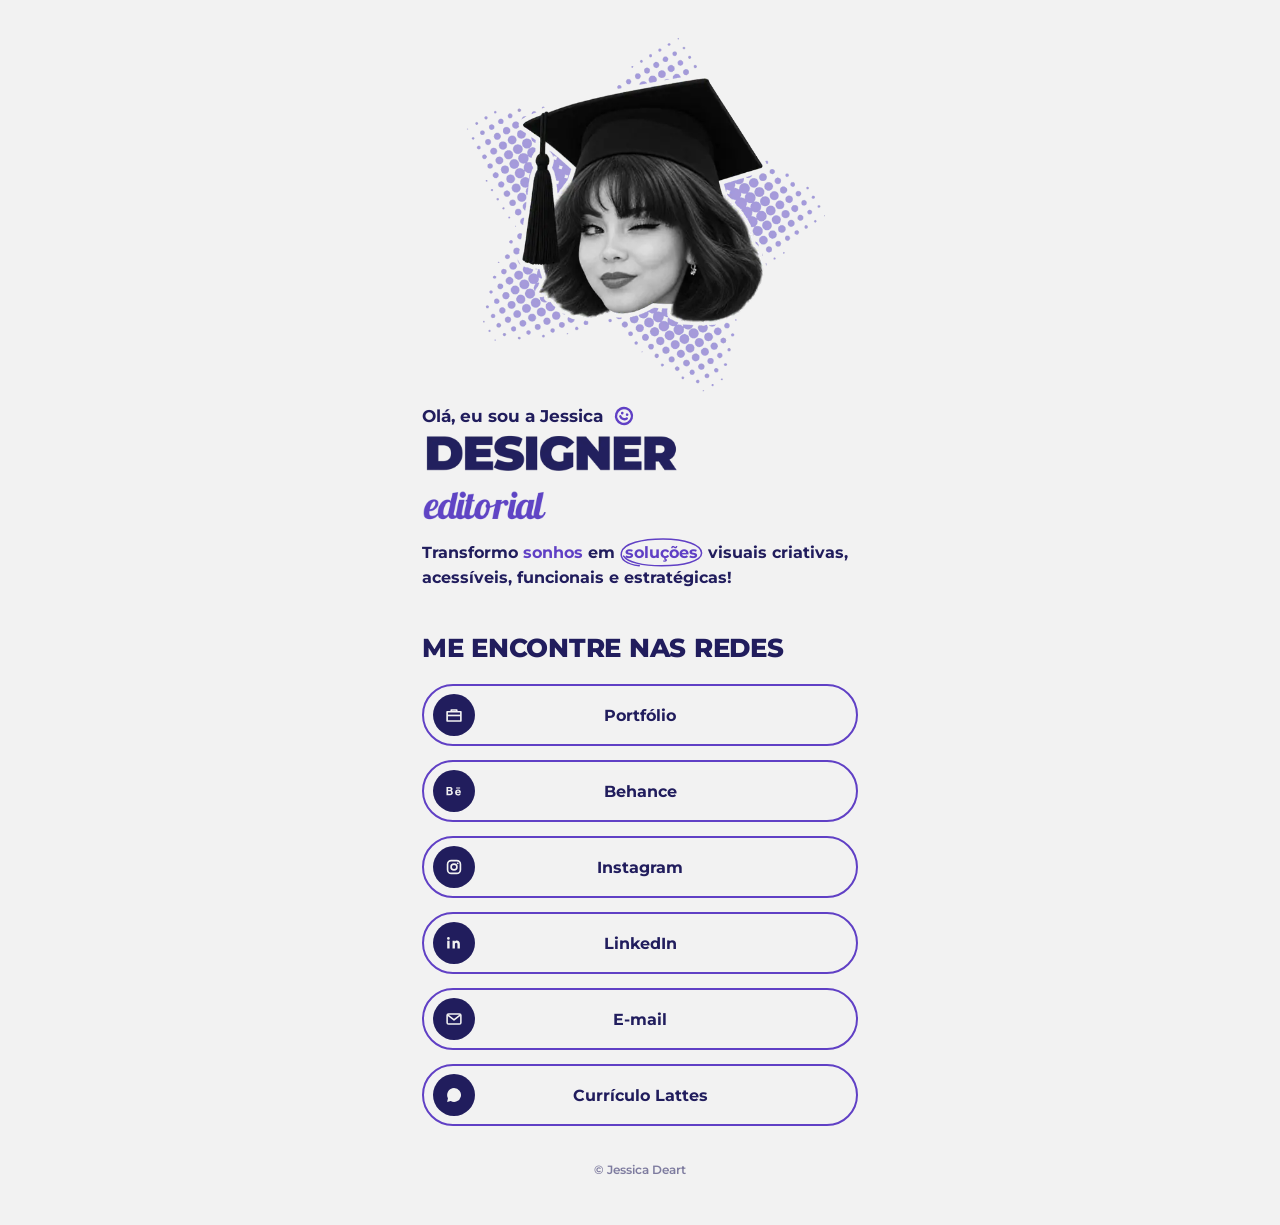
==== links/index.html @ 33013d24 "update: gifs, images, and resume" ====
<!DOCTYPE html>
<html lang="pt-BR">
<head>
  <meta charset="UTF-8">
  <meta name="viewport" content="width=device-width, initial-scale=1.0">
  <title>Jessica Deart — Links</title>
  <meta name="description" content="Jessica Deart, designer. Portfólio, Behance, Instagram, LinkedIn e contato.">
  <meta name="theme-color" content="#F2F2F2">
  <link rel="preconnect" href="https://fonts.googleapis.com">
  <link rel="preconnect" href="https://fonts.gstatic.com" crossorigin>
  <link href="https://fonts.googleapis.com/css2?family=Montserrat:wght@600;700;800;900&display=swap" rel="stylesheet">
  <style>
    :root {
      --roxo: #6040C5;
      --branco: #F2F2F2;
      --marinho: #211D5D;
      --ease: cubic-bezier(.22, 1, .36, 1);
    }
    * { margin: 0; padding: 0; box-sizing: border-box; }
    html { background: var(--branco); }
    body {
      font-family: "Montserrat", "Helvetica Neue", Arial, sans-serif;
      background: var(--branco);
      color: var(--marinho);
      -webkit-font-smoothing: antialiased;
      min-height: 100vh;
      display: flex;
      justify-content: center;
    }
    img { display: block; max-width: 100%; }

    .pagina {
      width: 100%;
      max-width: 480px;
      padding: 32px 22px 48px;
    }

    /* ---------- Topo ---------- */
    .foto {
      width: min(86%, 380px);
      margin: 0 auto;
      animation: surgir 1.1s var(--ease) both;
    }
    .ola {
      display: flex;
      align-items: center;
      gap: 10px;
      font-size: 17px;
      font-weight: 700;
      margin-top: 12px;
      animation: subir .8s var(--ease) .2s both;
    }
    .sorriso { width: 22px; height: 22px; color: var(--roxo); transform: rotate(18deg); }
    .titulo-gif {
      width: min(100%, 360px);
      margin: 6px 0 0 -4px;
      animation: subir .8s var(--ease) .3s both;
    }
    .frase {
      font-size: 16px;
      font-weight: 700;
      line-height: 1.55;
      margin-top: 10px;
      animation: subir .8s var(--ease) .4s both;
    }
    .frase em { font-style: normal; color: var(--roxo); }
    .circulada { position: relative; color: var(--roxo); white-space: nowrap; margin: 0 .3em; }
    .circulada svg {
      position: absolute;
      left: -11%; top: -36%;
      width: 122%; height: 172%;
      stroke-dasharray: 360;
      stroke-dashoffset: 360;
      animation: desenhar 1.2s var(--ease) 1.1s forwards;
      pointer-events: none;
    }

    /* ---------- Redes ---------- */
    .redes { margin-top: 44px; }
    .redes-titulo {
      font-size: clamp(16px, 5.3vw, 26px);
      white-space: nowrap;
      font-weight: 800;
      text-transform: uppercase;
      line-height: 1.08;
      letter-spacing: -.01em;
    }

    .links { list-style: none; display: flex; flex-direction: column; gap: 14px; margin-top: 22px; }
    .links a {
      position: relative;
      display: flex;
      align-items: center;
      justify-content: center;
      min-height: 62px;
      padding: 10px 64px;
      border: 2px solid var(--roxo);
      border-radius: 999px;
      color: var(--marinho);
      text-decoration: none;
      font-size: 16px;
      font-weight: 700;
      text-align: center;
      background: transparent;
      transition: background .3s, color .3s, transform .35s var(--ease), box-shadow .35s var(--ease);
      animation: subir .7s var(--ease) both;
      animation-delay: calc(.6s + var(--i) * .07s);
    }
    .icone {
      position: absolute;
      left: 9px;
      top: 50%;
      transform: translateY(-50%);
      width: 42px; height: 42px;
      border-radius: 50%;
      background: var(--marinho);
      color: var(--branco);
      display: grid;
      place-items: center;
      transition: background .3s, transform .35s var(--ease);
    }
    .icone svg { width: 22px; height: 22px; }
    .links a:hover,
    .links a:focus-visible {
      background: var(--roxo);
      color: #fff;
      transform: translateY(-2px);
      box-shadow: 0 10px 22px -12px rgba(96, 64, 197, .7);
      outline: none;
    }
    .links a:hover .icone,
    .links a:focus-visible .icone { background: #fff; color: var(--roxo); transform: translateY(-50%) rotate(-10deg); }
    .links a:active { transform: scale(.98); }

    .rodape { margin-top: 36px; text-align: center; font-size: 12px; font-weight: 600; opacity: .55; }

    @keyframes subir { from { opacity: 0; transform: translateY(16px); } to { opacity: 1; transform: none; } }
    @keyframes surgir { from { opacity: 0; transform: scale(.88) rotate(-5deg); } to { opacity: 1; transform: none; } }
    @keyframes desenhar { to { stroke-dashoffset: 0; } }

    @media (prefers-reduced-motion: reduce) {
      *, *::before, *::after { animation-duration: .01ms !important; animation-delay: 0s !important; transition-duration: .01ms !important; }
      .circulada svg { stroke-dashoffset: 0; }
    }
  </style>
</head>
<body>
  <main class="pagina">

    <header>
      <img class="foto" src="../imagens/foto.webp" alt="Foto da Jessica de capelo, sobre uma estrela de bolinhas roxas">

      <p class="ola">
        Olá, eu sou a Jessica
        <svg class="sorriso" viewBox="0 0 24 24" aria-hidden="true"><g fill="none" stroke="currentColor" stroke-width="2.6" stroke-linecap="round"><circle cx="12" cy="12" r="8.7"/><path d="M8.3 13.6c1.9 2.4 5.5 2.4 7.4 0"/></g><circle cx="9.2" cy="9.6" r="1.45" fill="currentColor"/><circle cx="14.8" cy="9.6" r="1.45" fill="currentColor"/></svg>
      </p>

      <h1><img class="titulo-gif" src="../imagens/designer-pt.webp" alt="Designer gráfica, editorial, de identidade visual, de interface e de produto"></h1>

      <p class="frase">
        Transformo <em>sonhos</em> em <span class="circulada">soluções<svg viewBox="0 0 120 44" preserveAspectRatio="none" aria-hidden="true"><path d="M30 40C12 38 4 31 6 22 9 10 34 4 62 4c30 0 52 8 52 19 0 11-24 17-54 17C34 40 14 35 9 27" fill="none" stroke="currentColor" stroke-width="2" stroke-linecap="round"/></svg></span> visuais criativas, acessíveis, funcionais e estratégicas!
      </p>
    </header>

    <section class="redes" aria-labelledby="t-redes">
      <h2 class="redes-titulo" id="t-redes">Me encontre nas redes</h2>

      <ul class="links">
        <li><a href="../" style="--i:0">
          <span class="icone"><svg viewBox="0 0 24 24" aria-hidden="true"><g fill="none" stroke="currentColor" stroke-width="1.8" stroke-linejoin="round"><path d="M4.5 8.5h15v10h-15z"/><path d="M9 8.5V6.5h6v2"/><path d="M4.5 12.5h15"/></g></svg></span>
          Portfólio
        </a></li>
        <li><a href="https://www.behance.net/jessiedesouza" target="_blank" rel="noopener" style="--i:1">
          <span class="icone"><svg viewBox="0 0 24 24" aria-hidden="true"><path fill="currentColor" d="M9.3 11.6c.7-.3 1.1-.9 1.1-1.8 0-1.6-1.2-2.3-2.8-2.3H3.8v9h3.9c1.7 0 3.1-.8 3.1-2.6 0-1.1-.5-2-1.5-2.3zM5.6 9h1.7c.6 0 1.2.2 1.2.9s-.4 1-1.1 1H5.6V9zm1.9 6H5.6v-2.6h2c.8 0 1.3.4 1.3 1.3S8.3 15 7.5 15zM14.3 8.2h4.4v1.1h-4.4zM16.5 10.3c-2 0-3.3 1.4-3.3 3.3 0 2 1.2 3.3 3.3 3.3 1.5 0 2.6-.7 3-2.2h-1.6c-.2.5-.7.8-1.4.8-1 0-1.5-.6-1.5-1.5h4.6c.1-2.2-1-3.7-3.1-3.7zm-1.5 2.6c.1-.8.6-1.3 1.4-1.3s1.3.5 1.3 1.3H15z"/></svg></span>
          Behance
        </a></li>
        <li><a href="https://www.instagram.com/jessicadeart/" target="_blank" rel="noopener" style="--i:2">
          <span class="icone"><svg viewBox="0 0 24 24" aria-hidden="true"><g fill="none" stroke="currentColor" stroke-width="1.8"><rect x="5" y="5" width="14" height="14" rx="4"/><circle cx="12" cy="12" r="3.2"/></g><circle cx="16" cy="8" r="1" fill="currentColor"/></svg></span>
          Instagram
        </a></li>
        <li><a href="https://www.linkedin.com/in/jessica-souza-8985801b7/" target="_blank" rel="noopener" style="--i:3">
          <span class="icone"><svg viewBox="0 0 24 24" aria-hidden="true"><path fill="currentColor" d="M7.2 9.6h-2.6V18h2.6V9.6zM5.9 5.5a1.5 1.5 0 1 0 0 3 1.5 1.5 0 0 0 0-3zM18.4 13.2c0-2.4-1.3-3.8-3.3-3.8-1.1 0-1.9.6-2.2 1.1V9.6h-2.5V18H13v-4.4c0-1.1.4-1.9 1.4-1.9s1.4.8 1.4 1.9V18h2.6v-4.8z"/></svg></span>
          LinkedIn
        </a></li>
        <li><a href="mailto:jessicaluartedesigner@gmail.com" style="--i:4">
          <span class="icone"><svg viewBox="0 0 24 24" aria-hidden="true"><g fill="none" stroke="currentColor" stroke-width="1.7" stroke-linejoin="round"><rect x="4.5" y="6.5" width="15" height="11" rx="1.5"/><path d="M5 7.5l7 5.5 7-5.5"/></g></svg></span>
          E-mail
        </a></li>
        <li><a href="http://lattes.cnpq.br/9544430199440868" target="_blank" rel="noopener" style="--i:5">
          <span class="icone"><svg viewBox="0 0 24 24" aria-hidden="true"><path fill="currentColor" d="M12 4.5a7.5 7.5 0 0 0-6.6 11.1L4.5 19.5l3.9-1A7.5 7.5 0 1 0 12 4.5z"/></svg></span>
          Currículo Lattes
        </a></li>
      </ul>
    </section>

    <p class="rodape">© Jessica Deart</p>
  </main>
</body>
</html>
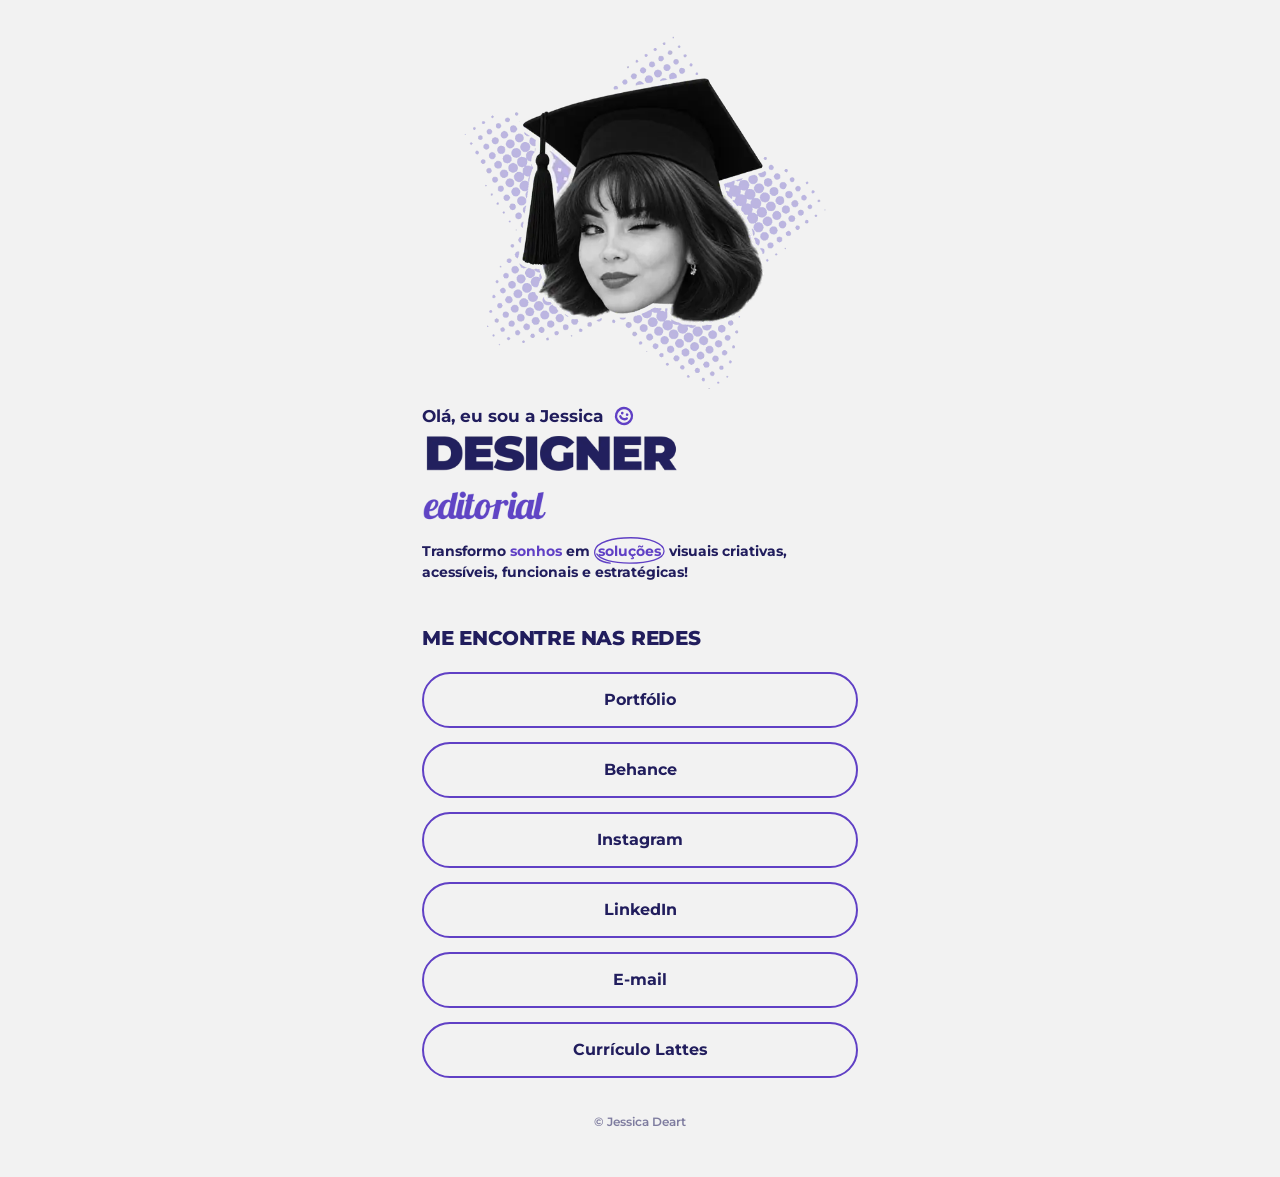
==== commit 3f0bec36: "Links: frase menor" ====
--- a/links/index.html
+++ b/links/index.html
@@ -57,7 +57,7 @@
       animation: subir .8s var(--ease) .3s both;
     }
     .frase {
-      font-size: 16px;
+      font-size: 14px;
       font-weight: 700;
       line-height: 1.55;
       margin-top: 10px;
@@ -78,7 +78,7 @@
     /* ---------- Redes ---------- */
     .redes { margin-top: 44px; }
     .redes-titulo {
-      font-size: clamp(16px, 5.3vw, 26px);
+      font-size: clamp(14px, 4.2vw, 20px);
       white-space: nowrap;
       font-weight: 800;
       text-transform: uppercase;
@@ -92,8 +92,8 @@
       display: flex;
       align-items: center;
       justify-content: center;
-      min-height: 62px;
-      padding: 10px 64px;
+      min-height: 56px;
+      padding: 10px 24px;
       border: 2px solid var(--roxo);
       border-radius: 999px;
       color: var(--marinho);
@@ -106,20 +106,6 @@
       animation: subir .7s var(--ease) both;
       animation-delay: calc(.6s + var(--i) * .07s);
     }
-    .icone {
-      position: absolute;
-      left: 9px;
-      top: 50%;
-      transform: translateY(-50%);
-      width: 42px; height: 42px;
-      border-radius: 50%;
-      background: var(--marinho);
-      color: var(--branco);
-      display: grid;
-      place-items: center;
-      transition: background .3s, transform .35s var(--ease);
-    }
-    .icone svg { width: 22px; height: 22px; }
     .links a:hover,
     .links a:focus-visible {
       background: var(--roxo);
@@ -128,8 +114,6 @@
       box-shadow: 0 10px 22px -12px rgba(96, 64, 197, .7);
       outline: none;
     }
-    .links a:hover .icone,
-    .links a:focus-visible .icone { background: #fff; color: var(--roxo); transform: translateY(-50%) rotate(-10deg); }
     .links a:active { transform: scale(.98); }
 
     .rodape { margin-top: 36px; text-align: center; font-size: 12px; font-weight: 600; opacity: .55; }
@@ -167,27 +151,21 @@
 
       <ul class="links">
         <li><a href="../" style="--i:0">
-          <span class="icone"><svg viewBox="0 0 24 24" aria-hidden="true"><g fill="none" stroke="currentColor" stroke-width="1.8" stroke-linejoin="round"><path d="M4.5 8.5h15v10h-15z"/><path d="M9 8.5V6.5h6v2"/><path d="M4.5 12.5h15"/></g></svg></span>
           Portfólio
         </a></li>
         <li><a href="https://www.behance.net/jessiedesouza" target="_blank" rel="noopener" style="--i:1">
-          <span class="icone"><svg viewBox="0 0 24 24" aria-hidden="true"><path fill="currentColor" d="M9.3 11.6c.7-.3 1.1-.9 1.1-1.8 0-1.6-1.2-2.3-2.8-2.3H3.8v9h3.9c1.7 0 3.1-.8 3.1-2.6 0-1.1-.5-2-1.5-2.3zM5.6 9h1.7c.6 0 1.2.2 1.2.9s-.4 1-1.1 1H5.6V9zm1.9 6H5.6v-2.6h2c.8 0 1.3.4 1.3 1.3S8.3 15 7.5 15zM14.3 8.2h4.4v1.1h-4.4zM16.5 10.3c-2 0-3.3 1.4-3.3 3.3 0 2 1.2 3.3 3.3 3.3 1.5 0 2.6-.7 3-2.2h-1.6c-.2.5-.7.8-1.4.8-1 0-1.5-.6-1.5-1.5h4.6c.1-2.2-1-3.7-3.1-3.7zm-1.5 2.6c.1-.8.6-1.3 1.4-1.3s1.3.5 1.3 1.3H15z"/></svg></span>
           Behance
         </a></li>
         <li><a href="https://www.instagram.com/jessicadeart/" target="_blank" rel="noopener" style="--i:2">
-          <span class="icone"><svg viewBox="0 0 24 24" aria-hidden="true"><g fill="none" stroke="currentColor" stroke-width="1.8"><rect x="5" y="5" width="14" height="14" rx="4"/><circle cx="12" cy="12" r="3.2"/></g><circle cx="16" cy="8" r="1" fill="currentColor"/></svg></span>
           Instagram
         </a></li>
         <li><a href="https://www.linkedin.com/in/jessica-souza-8985801b7/" target="_blank" rel="noopener" style="--i:3">
-          <span class="icone"><svg viewBox="0 0 24 24" aria-hidden="true"><path fill="currentColor" d="M7.2 9.6h-2.6V18h2.6V9.6zM5.9 5.5a1.5 1.5 0 1 0 0 3 1.5 1.5 0 0 0 0-3zM18.4 13.2c0-2.4-1.3-3.8-3.3-3.8-1.1 0-1.9.6-2.2 1.1V9.6h-2.5V18H13v-4.4c0-1.1.4-1.9 1.4-1.9s1.4.8 1.4 1.9V18h2.6v-4.8z"/></svg></span>
           LinkedIn
         </a></li>
         <li><a href="mailto:jessicaluartedesigner@gmail.com" style="--i:4">
-          <span class="icone"><svg viewBox="0 0 24 24" aria-hidden="true"><g fill="none" stroke="currentColor" stroke-width="1.7" stroke-linejoin="round"><rect x="4.5" y="6.5" width="15" height="11" rx="1.5"/><path d="M5 7.5l7 5.5 7-5.5"/></g></svg></span>
           E-mail
         </a></li>
         <li><a href="http://lattes.cnpq.br/9544430199440868" target="_blank" rel="noopener" style="--i:5">
-          <span class="icone"><svg viewBox="0 0 24 24" aria-hidden="true"><path fill="currentColor" d="M12 4.5a7.5 7.5 0 0 0-6.6 11.1L4.5 19.5l3.9-1A7.5 7.5 0 1 0 12 4.5z"/></svg></span>
           Currículo Lattes
         </a></li>
       </ul>
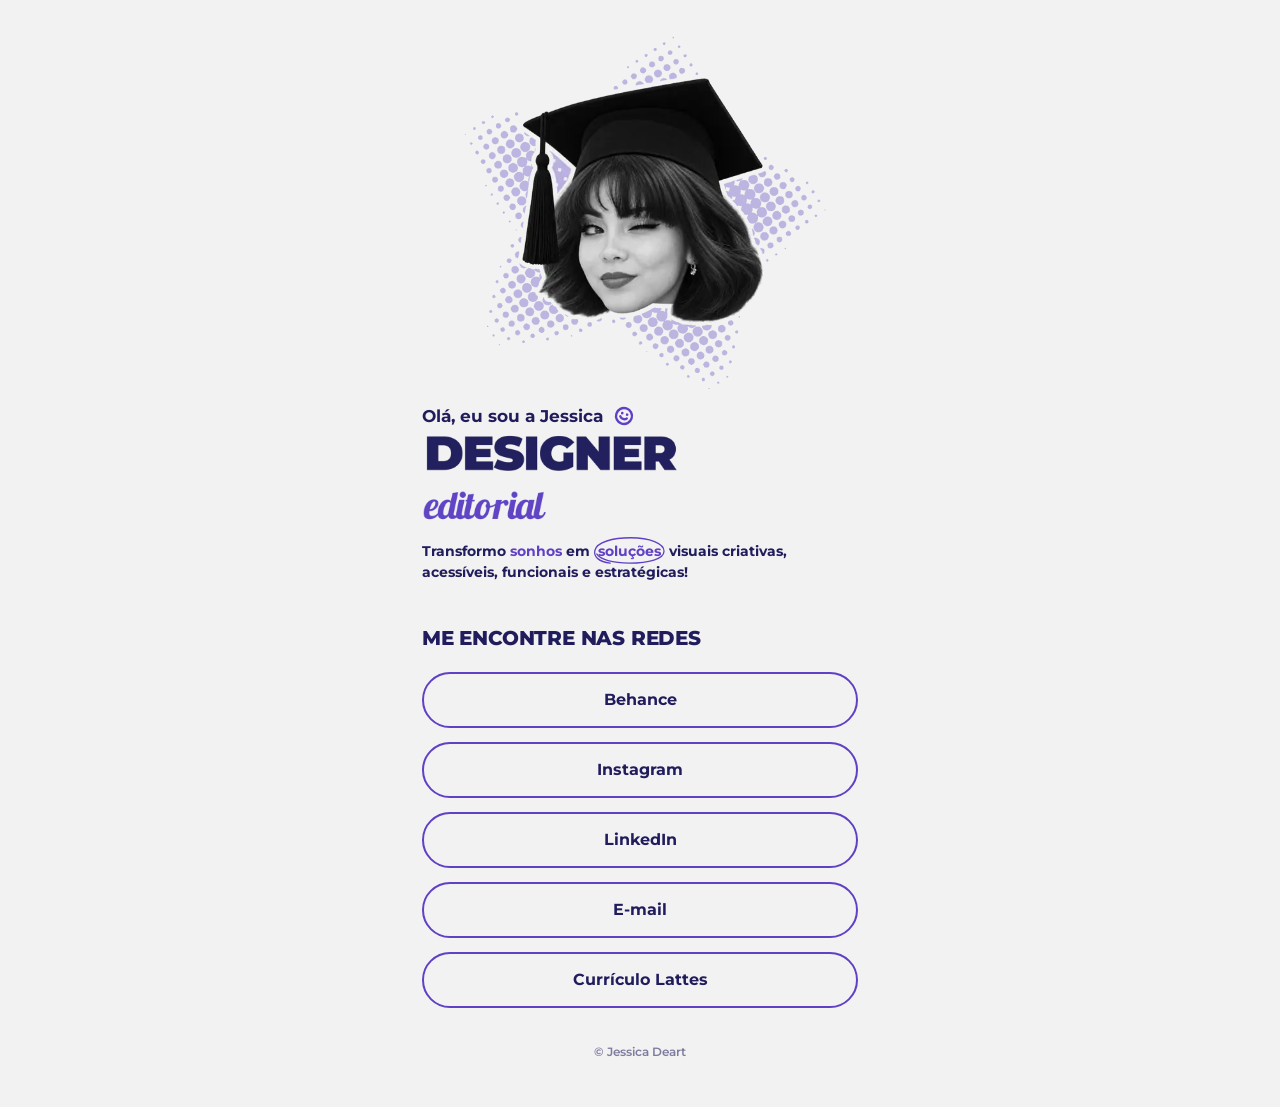
==== commit bc309ee2: "Projetos: links completos do Behance" ====
--- a/links/index.html
+++ b/links/index.html
@@ -150,7 +150,8 @@
       <h2 class="redes-titulo" id="t-redes">Me encontre nas redes</h2>
 
       <ul class="links">
-        <li><a href="../" style="--i:0">
+        <!-- Portfólio oculto até o site principal ficar pronto: para mostrar, tire o "hidden" -->
+        <li hidden><a href="../" style="--i:0">
           Portfólio
         </a></li>
         <li><a href="https://www.behance.net/jessiedesouza" target="_blank" rel="noopener" style="--i:1">
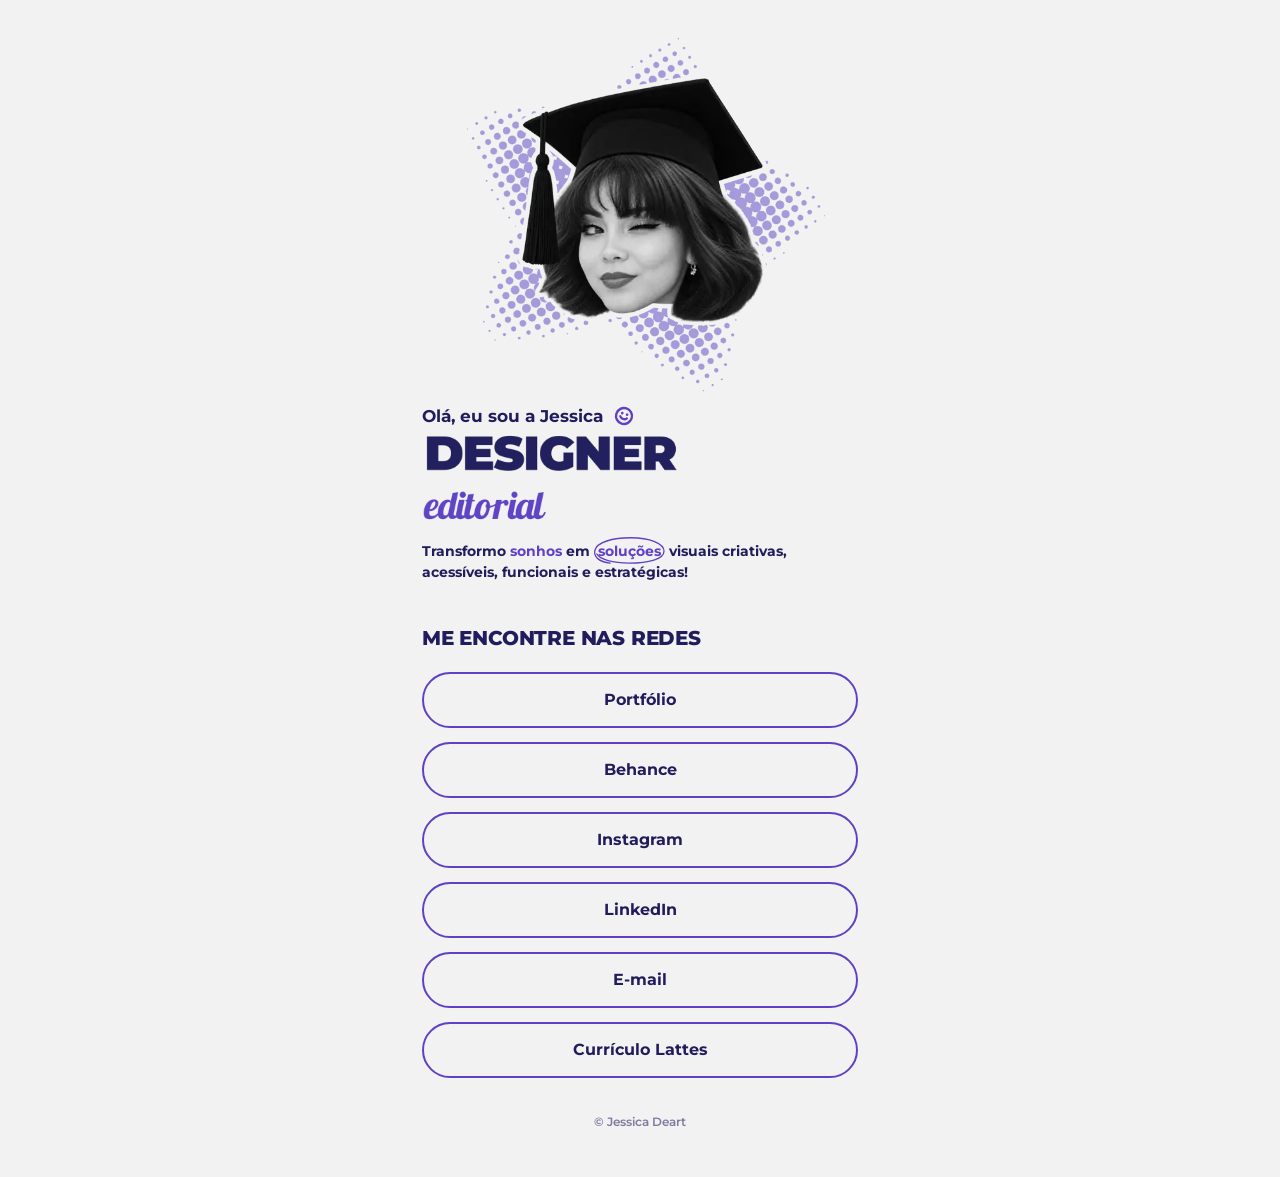
==== commit a238309d: "Last modifications" ====
--- a/links/index.html
+++ b/links/index.html
@@ -150,8 +150,7 @@
       <h2 class="redes-titulo" id="t-redes">Me encontre nas redes</h2>
 
       <ul class="links">
-        <!-- Portfólio oculto até o site principal ficar pronto: para mostrar, tire o "hidden" -->
-        <li hidden><a href="../" style="--i:0">
+        <li><a href="../" style="--i:0">
           Portfólio
         </a></li>
         <li><a href="https://www.behance.net/jessiedesouza" target="_blank" rel="noopener" style="--i:1">
